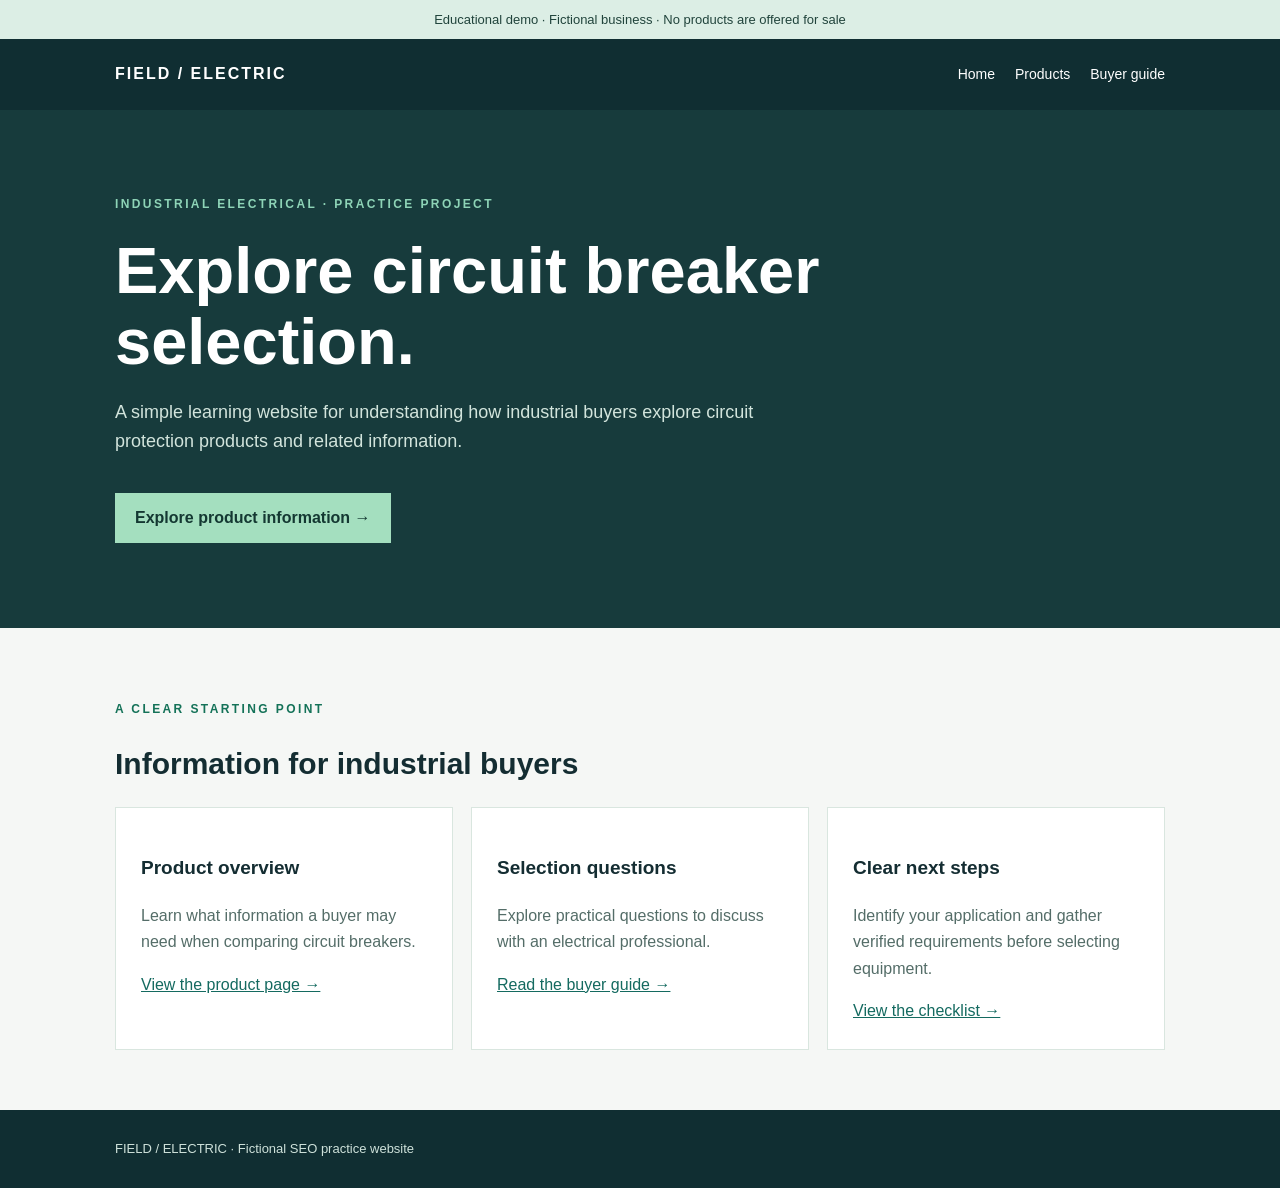
==== index.html @ 9d9c67ce "Add practice site: index.html" ====
<!doctype html><html lang="en"><head><meta charset="utf-8"><meta name="viewport" content="width=device-width, initial-scale=1"><title>Industrial Circuit Breakers | B2B Practice Website</title><meta name="description" content="Explore an educational example of a B2B industrial circuit breaker website, including product information and a buyer guide."><link rel="stylesheet" href="style.css"></head><body><div class="notice">Educational demo · Fictional business · No products are offered for sale</div><header><nav><span class="logo">FIELD / ELECTRIC</span><div><a href="index.html">Home</a><a href="products.html">Products</a><a href="guide.html">Buyer guide</a></div></nav></header><main><section class="hero"><div class="wrap"><div class="eyebrow">Industrial electrical · Practice project</div><h1>Explore circuit breaker selection.</h1><p class="lead">A simple learning website for understanding how industrial buyers explore circuit protection products and related information.</p><a class="button" href="products.html">Explore product information →</a></div></section><section class="section wrap"><p class="eyebrow" style="color:#147258">A clear starting point</p><h2>Information for industrial buyers</h2><div class="grid"><article class="card"><h3>Product overview</h3><p class="muted">Learn what information a buyer may need when comparing circuit breakers.</p><a href="products.html">View the product page →</a></article><article class="card"><h3>Selection questions</h3><p class="muted">Explore practical questions to discuss with an electrical professional.</p><a href="guide.html">Read the buyer guide →</a></article><article class="card"><h3>Clear next steps</h3><p class="muted">Identify your application and gather verified requirements before selecting equipment.</p><a href="guide.html#checklist">View the checklist →</a></article></div></section></main><footer><div class="wrap">FIELD / ELECTRIC · Fictional SEO practice website</div></footer></body></html>
---- style.css ----
:root{font-family:Arial,sans-serif;color:#142d32;background:#f5f7f5;line-height:1.65}*{box-sizing:border-box}body{margin:0}a{color:#146a60}header{background:#102e32;color:white}nav,.wrap{width:min(1050px,90%);margin:auto}nav{display:flex;justify-content:space-between;align-items:center;gap:24px;padding:22px 0}nav a{color:white;text-decoration:none;margin-left:20px;font-size:14px}.logo{font-weight:bold;letter-spacing:2px}.notice{background:#dceee5;color:#21443c;padding:9px 5%;text-align:center;font-size:13px}.hero{background:#173b3c;color:white;padding:85px 0}.eyebrow{text-transform:uppercase;letter-spacing:.2em;font-size:12px;color:#8ed4b7;font-weight:bold}h1{font-size:clamp(38px,6vw,65px);line-height:1.1;max-width:800px;margin:20px 0}h2{font-size:30px;line-height:1.25}h3{font-size:19px}.lead{max-width:650px;font-size:18px;color:#d2e4dc}.button{display:inline-block;background:#a4dfbf;padding:12px 20px;color:#143832;text-decoration:none;font-weight:bold;margin-top:18px}.section{padding:60px 0}.grid{display:grid;grid-template-columns:repeat(3,1fr);gap:18px}.card{background:white;padding:25px;border:1px solid #d9e6df}.muted{color:#546d68}.content{max-width:760px}.content h2{margin-top:40px}.strip{border-left:4px solid #66b88d;background:#e7f3ea;padding:18px 24px}footer{background:#102e32;color:#cee1da;padding:28px 0;font-size:13px}footer a{color:#cee1da}@media(max-width:650px){nav{align-items:flex-start;flex-direction:column}nav a{margin:0 16px 0 0}.grid{grid-template-columns:1fr}.hero{padding:50px 0}}
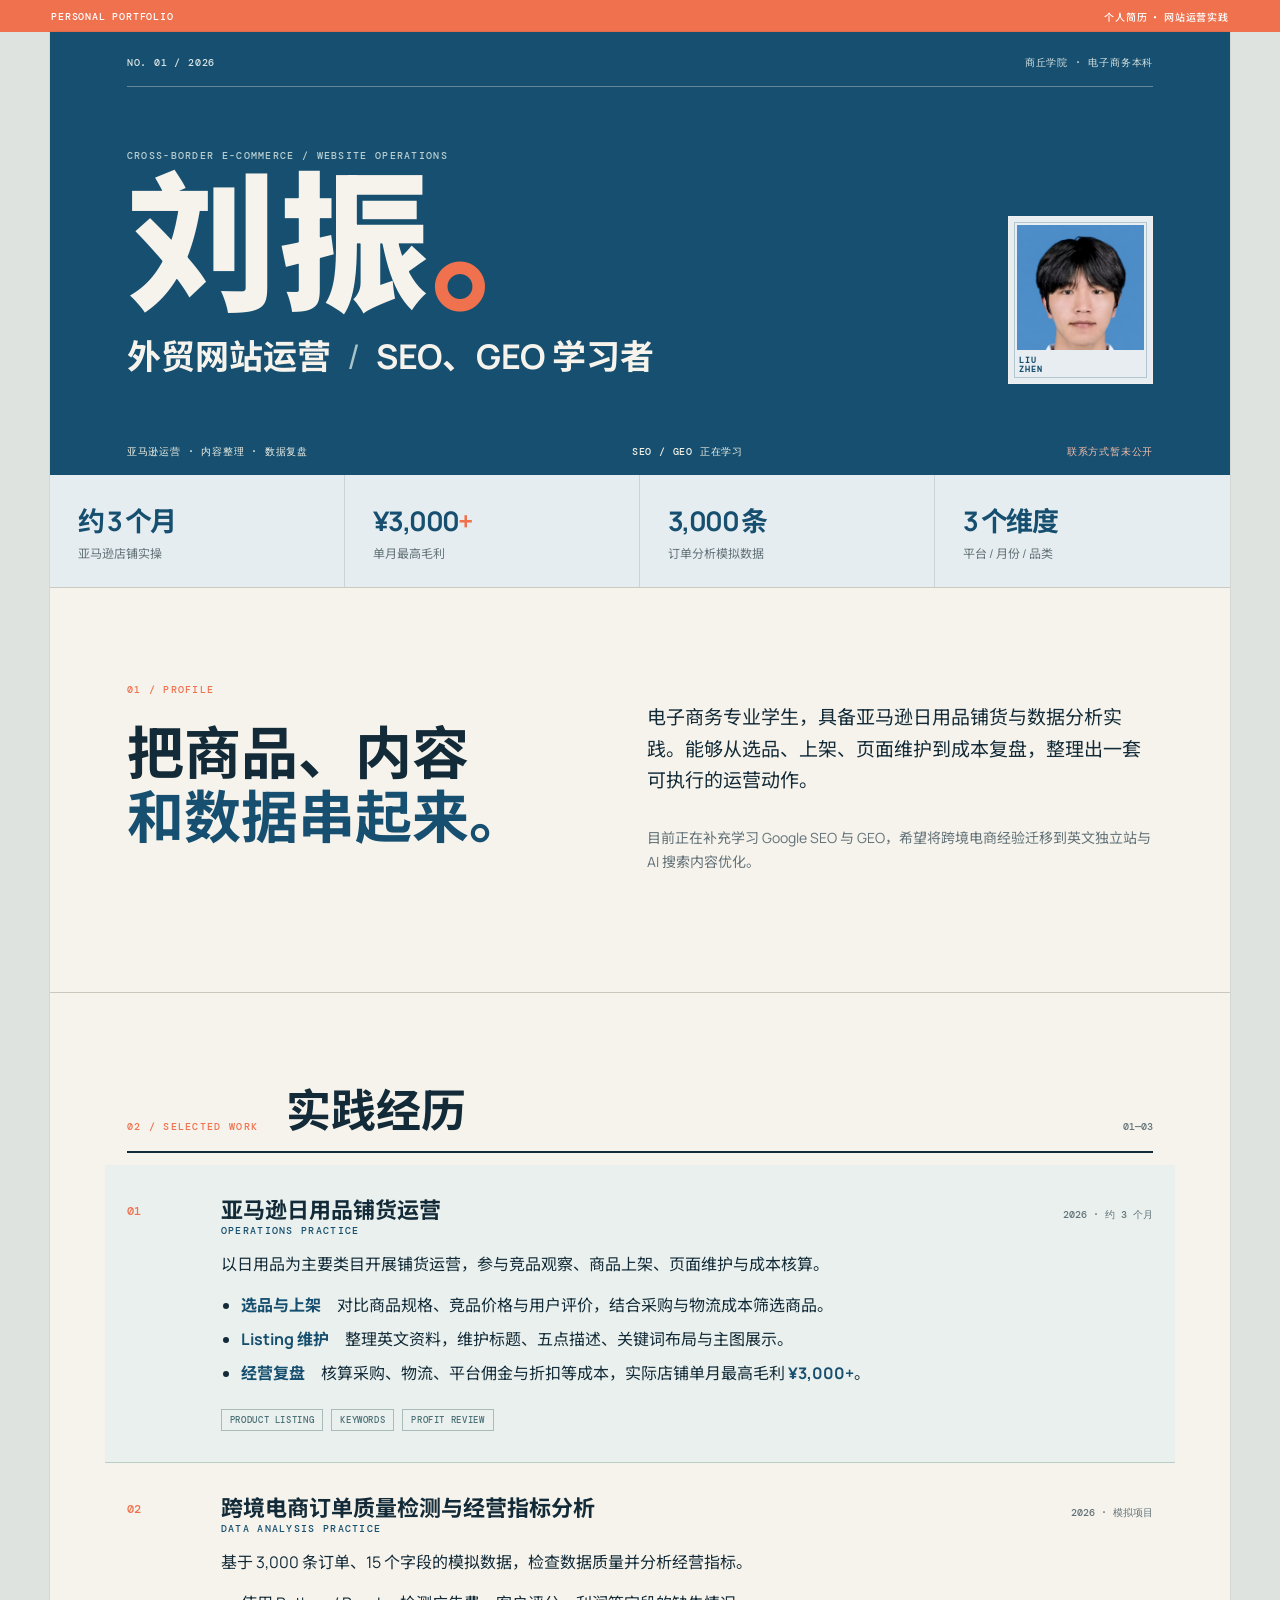
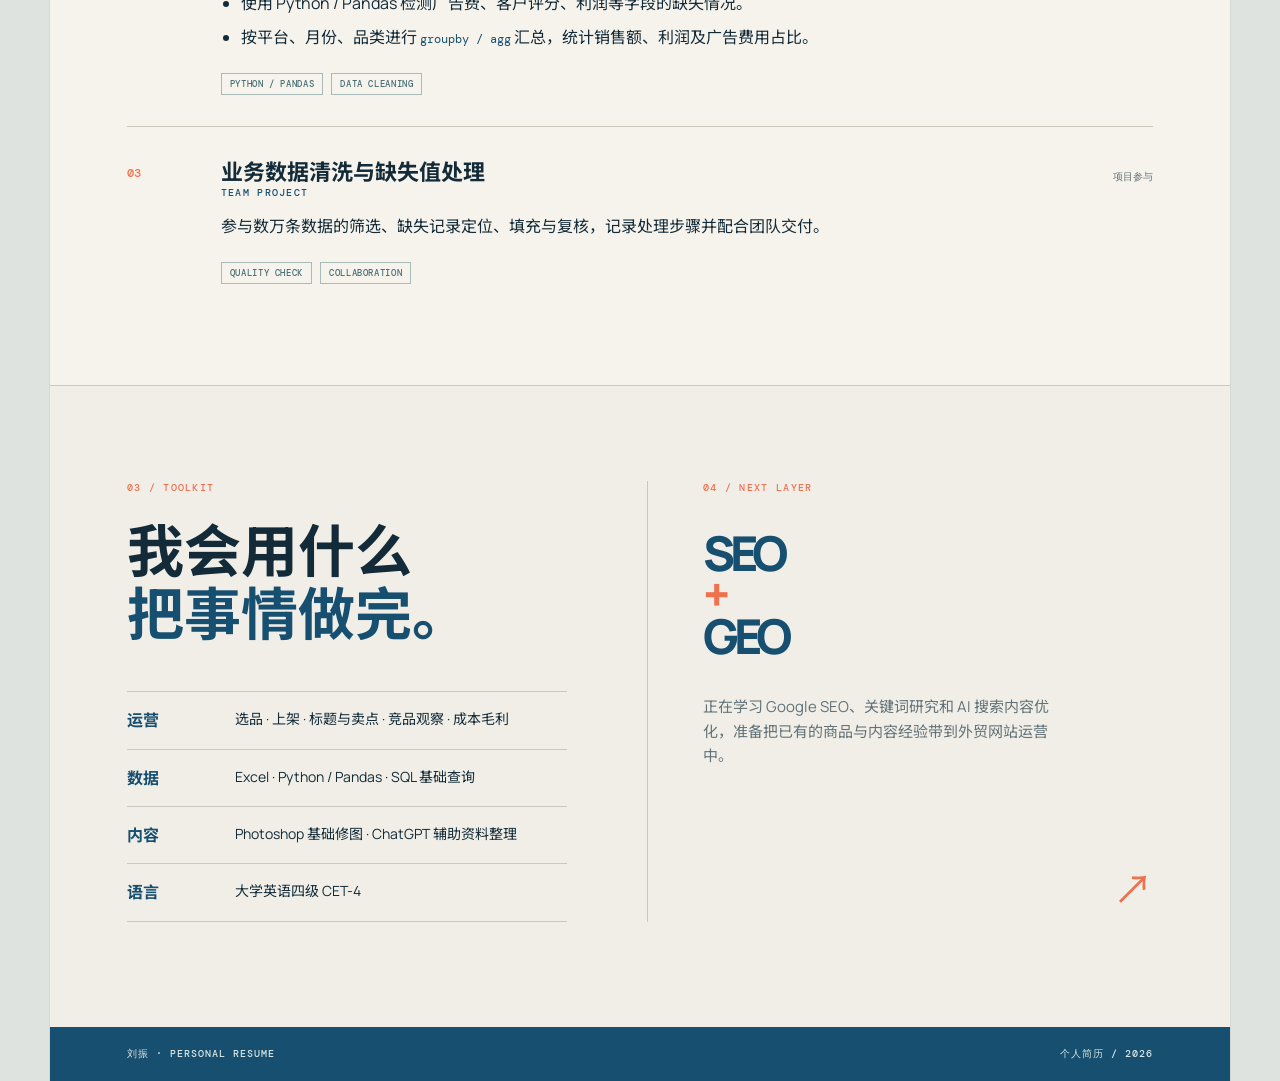
==== commit 6397e9e8: "Add personal resume as practice site" ====
--- a/index.html
+++ b/index.html
@@ -1 +1,7 @@
-<!doctype html><html lang="en"><head><meta charset="utf-8"><meta name="viewport" content="width=device-width, initial-scale=1"><title>Industrial Circuit Breakers | B2B Practice Website</title><meta name="description" content="Explore an educational example of a B2B industrial circuit breaker website, including product information and a buyer guide."><link rel="stylesheet" href="style.css"></head><body><div class="notice">Educational demo · Fictional business · No products are offered for sale</div><header><nav><span class="logo">FIELD / ELECTRIC</span><div><a href="index.html">Home</a><a href="products.html">Products</a><a href="guide.html">Buyer guide</a></div></nav></header><main><section class="hero"><div class="wrap"><div class="eyebrow">Industrial electrical · Practice project</div><h1>Explore circuit breaker selection.</h1><p class="lead">A simple learning website for understanding how industrial buyers explore circuit protection products and related information.</p><a class="button" href="products.html">Explore product information →</a></div></section><section class="section wrap"><p class="eyebrow" style="color:#147258">A clear starting point</p><h2>Information for industrial buyers</h2><div class="grid"><article class="card"><h3>Product overview</h3><p class="muted">Learn what information a buyer may need when comparing circuit breakers.</p><a href="products.html">View the product page →</a></article><article class="card"><h3>Selection questions</h3><p class="muted">Explore practical questions to discuss with an electrical professional.</p><a href="guide.html">Read the buyer guide →</a></article><article class="card"><h3>Clear next steps</h3><p class="muted">Identify your application and gather verified requirements before selecting equipment.</p><a href="guide.html#checklist">View the checklist →</a></article></div></section></main><footer><div class="wrap">FIELD / ELECTRIC · Fictional SEO practice website</div></footer></body></html>
+<!doctype html>
+<html lang="zh-CN"><head><meta charset="utf-8"><meta name="viewport" content="width=device-width, initial-scale=1"><title>刘振｜外贸网站运营 / SEO、GEO 学习者</title><meta name="description" content="刘振的外贸网站运营求职简历，具备亚马逊跨境电商、内容整理与数据分析实践，正在学习 Google SEO 与 GEO。"><link rel="stylesheet" href="resume.css"></head>
+<body><div class="draft"><span>PERSONAL PORTFOLIO</span><strong>个人简历 · 网站运营实践</strong></div><main class="page"><header class="masthead"><div class="masthead-top"><span class="issue">NO. 01 / 2026</span><span>商丘学院 · 电子商务本科</span></div><div class="identity"><div><p class="kicker">CROSS-BORDER E-COMMERCE / WEBSITE OPERATIONS</p><h1>刘振<span>。</span></h1><p class="role">外贸网站运营 <i>/</i> SEO、GEO 学习者</p></div><div class="portrait-wrap"><img class="portrait" src="resume-portrait.png" alt="刘振证件照"><small>LIU<br>ZHEN</small></div></div><div class="header-bottom"><span>亚马逊运营 · 内容整理 · 数据复盘</span><span>SEO / GEO 正在学习</span><span class="private">联系方式暂未公开</span></div></header>
+<section class="signal-row"><div><strong>约 3 个月</strong><span>亚马逊店铺实操</span></div><div><strong>¥3,000<span>+</span></strong><span>单月最高毛利</span></div><div><strong>3,000 条</strong><span>订单分析模拟数据</span></div><div><strong>3 个维度</strong><span>平台 / 月份 / 品类</span></div></section>
+<section class="intro grid"><div><p class="label">01 / PROFILE</p><h2>把商品、内容<br><em>和数据串起来。</em></h2></div><div class="intro-copy"><p>电子商务专业学生，具备亚马逊日用品铺货与数据分析实践。能够从选品、上架、页面维护到成本复盘，整理出一套可执行的运营动作。</p><p class="quiet">目前正在补充学习 Google SEO 与 GEO，希望将跨境电商经验迁移到英文独立站与 AI 搜索内容优化。</p></div></section>
+<section class="work"><div class="section-head"><p class="label">02 / SELECTED WORK</p><h2>实践经历</h2><span>01—03</span></div><article class="work-item primary-work"><div class="index">01</div><div><div class="work-title"><h3>亚马逊日用品铺货运营</h3><time>2026 · 约 3 个月</time></div><p class="sub">OPERATIONS PRACTICE</p><p>以日用品为主要类目开展铺货运营，参与竞品观察、商品上架、页面维护与成本核算。</p><ul><li><b>选品与上架</b>　对比商品规格、竞品价格与用户评价，结合采购与物流成本筛选商品。</li><li><b>Listing 维护</b>　整理英文资料，维护标题、五点描述、关键词布局与主图展示。</li><li><b>经营复盘</b>　核算采购、物流、平台佣金与折扣等成本，实际店铺单月最高毛利 <strong>¥3,000+</strong>。</li></ul><div class="chips"><span>PRODUCT LISTING</span><span>KEYWORDS</span><span>PROFIT REVIEW</span></div></div></article><article class="work-item"><div class="index">02</div><div><div class="work-title"><h3>跨境电商订单质量检测与经营指标分析</h3><time>2026 · 模拟项目</time></div><p class="sub">DATA ANALYSIS PRACTICE</p><p>基于 3,000 条订单、15 个字段的模拟数据，检查数据质量并分析经营指标。</p><ul><li>使用 Python / Pandas 检测广告费、客户评分、利润等字段的缺失情况。</li><li>按平台、月份、品类进行 <span class="code">groupby / agg</span> 汇总，统计销售额、利润及广告费用占比。</li></ul><div class="chips"><span>PYTHON / PANDAS</span><span>DATA CLEANING</span></div></div></article><article class="work-item"><div class="index">03</div><div><div class="work-title"><h3>业务数据清洗与缺失值处理</h3><time>项目参与</time></div><p class="sub">TEAM PROJECT</p><p>参与数万条数据的筛选、缺失记录定位、填充与复核，记录处理步骤并配合团队交付。</p><div class="chips"><span>QUALITY CHECK</span><span>COLLABORATION</span></div></div></article></section>
+<section class="lower grid"><div><p class="label">03 / TOOLKIT</p><h2>我会用什么<br><em>把事情做完。</em></h2><div class="tool-list"><div><b>运营</b><span>选品 · 上架 · 标题与卖点 · 竞品观察 · 成本毛利</span></div><div><b>数据</b><span>Excel · Python / Pandas · SQL 基础查询</span></div><div><b>内容</b><span>Photoshop 基础修图 · ChatGPT 辅助资料整理</span></div><div><b>语言</b><span>大学英语四级 CET-4</span></div></div></div><aside class="next"><p class="label">04 / NEXT LAYER</p><div class="stamp">SEO<br><i>+</i><br>GEO</div><p>正在学习 Google SEO、关键词研究和 AI 搜索内容优化，准备把已有的商品与内容经验带到外贸网站运营中。</p><span class="arrow">↗</span></aside></section><footer><span>刘振 · PERSONAL RESUME</span><span>个人简历 / 2026</span></footer></main></body></html>
--- a/resume.css
+++ b/resume.css
@@ -0,0 +1,8 @@
+@import url('https://fonts.googleapis.com/css2?family=DM+Mono:wght@400;500&family=Manrope:wght@500;600;700;800&family=Noto+Sans+SC:wght@400;500;700;900&display=swap');
+.portrait-wrap{position:relative;width:145px;height:168px;border:1px solid rgba(246,243,236,.55);padding:8px;background:#e7edf0}.portrait{display:block;width:100%;height:125px;object-fit:cover;object-position:center top;filter:saturate(.78) contrast(1.04)}.portrait-wrap:after{content:'';position:absolute;inset:5px;border:1px solid rgba(22,79,111,.25);pointer-events:none}.portrait-wrap small{display:block;color:#164f6f;font:700 8px/1.15 'DM Mono',monospace;letter-spacing:.12em;margin:6px 2px 0}
+img{max-width:100%;height:auto}@media(max-width:720px){.portrait-wrap{width:90px;height:112px;padding:6px}.portrait{height:78px}.portrait-wrap small{font-size:6px;margin:5px 1px 0}}
+:root{--paper:#f6f3ec;--ink:#132b38;--blue:#164f6f;--orange:#ef714d;--line:#c9c9bd;--muted:#627278;font-family:Manrope,'Noto Sans SC',sans-serif;color:var(--ink);background:#dfe3df;line-height:1.65}*{box-sizing:border-box}body{margin:0}.draft{height:32px;display:flex;justify-content:space-between;align-items:center;padding:0 4vw;background:var(--orange);color:white;font:500 10px 'DM Mono',monospace;letter-spacing:.08em}.draft strong{font-family:'Noto Sans SC',sans-serif;font-weight:500}.page{max-width:1180px;margin:0 auto;background:var(--paper);box-shadow:0 0 0 1px rgba(0,0,0,.05)}.masthead{padding:24px 6vw 0;background:var(--blue);color:var(--paper)}.masthead-top,.header-bottom{display:flex;justify-content:space-between;gap:20px;border-bottom:1px solid rgba(246,243,236,.35);padding-bottom:16px;color:#d9e5e5;font:500 10px 'DM Mono',monospace;letter-spacing:.08em}.identity{display:flex;justify-content:space-between;align-items:flex-end;padding:62px 0 45px}.kicker,.label,.sub{font:500 10px 'DM Mono',monospace;letter-spacing:.13em;text-transform:uppercase}.kicker{color:#b8ced1;margin:0 0 18px}.identity h1{font-size:clamp(75px,12vw,150px);line-height:.82;letter-spacing:-.12em;margin:0;font-weight:900}.identity h1 span{color:var(--orange);letter-spacing:0}.role{font-size:clamp(20px,3vw,34px);font-weight:700;margin:25px 0 0}.role i{color:#a9c4c9;font-style:normal;font-weight:400;margin:0 9px}.monogram{position:relative;border:1px solid rgba(246,243,236,.5);width:145px;height:145px;display:flex;align-items:center;padding:18px;font-size:58px;font-weight:800;letter-spacing:-.12em}.monogram:after{content:'';position:absolute;inset:10px;border:1px solid rgba(246,243,236,.27)}.monogram small{position:absolute;right:14px;bottom:18px;font:500 8px/1.2 'DM Mono',monospace;letter-spacing:.1em}.header-bottom{border-bottom:0;padding:16px 0;color:#f0f1e7}.private{color:#f6bdac}.signal-row{display:grid;grid-template-columns:repeat(4,1fr);background:#e6edf0;border-bottom:1px solid var(--line)}.signal-row>div{padding:24px 28px;border-right:1px solid rgba(19,43,56,.13)}.signal-row>div:last-child{border:0}.signal-row strong{display:block;color:var(--blue);font-size:27px;letter-spacing:-.06em}.signal-row strong span{color:var(--orange)}.signal-row span{display:block;color:var(--muted);font-size:12px}.grid{display:grid;grid-template-columns:1fr 1.15fr;gap:80px}.intro{padding:95px 6vw 105px;border-bottom:1px solid var(--line)}.label{color:var(--orange);margin:0}.intro h2,.lower h2{font-size:clamp(34px,5vw,57px);line-height:1.12;letter-spacing:-.09em;margin:25px 0 0}.intro h2 em,.lower h2 em{font-style:normal;color:var(--blue)}.intro-copy{max-width:560px;font-size:19px}.intro-copy .quiet{font-size:14px;color:var(--muted);margin-top:30px}.work{padding:95px 6vw 70px}.section-head{display:flex;align-items:flex-end;gap:28px;border-bottom:2px solid var(--ink);padding-bottom:18px;margin-bottom:12px}.section-head h2{font-size:45px;letter-spacing:-.08em;line-height:1;margin:0}.section-head>span{margin-left:auto;color:var(--muted);font:500 10px 'DM Mono',monospace}.work-item{display:grid;grid-template-columns:70px 1fr;gap:24px;padding:31px 0;border-bottom:1px solid var(--line)}.work-item:last-child{border-bottom:0}.work-item.primary-work{background:#e9f0ed;margin:0 -22px;padding:31px 22px;border-bottom:1px solid #b9ccc7}.index{font:500 12px 'DM Mono',monospace;color:var(--orange);padding-top:7px}.work-title{display:flex;justify-content:space-between;gap:20px;align-items:baseline}.work-title h3{font-size:22px;line-height:1.3;margin:0;letter-spacing:-.05em}.work-title time{color:var(--muted);font:500 10px 'DM Mono',monospace;white-space:nowrap}.sub{color:var(--blue);margin:7px 0 17px}.work-item p{margin:0 0 14px}.work-item ul{margin:0;padding-left:20px}.work-item li{margin:8px 0}.work-item b,.work-item strong{color:var(--blue)}.code{font-family:'DM Mono',monospace;font-size:12px;color:var(--blue)}.chips{display:flex;gap:8px;flex-wrap:wrap;margin-top:22px}.chips span{border:1px solid #a9bbb8;color:#4a7076;padding:4px 8px;font:500 9px 'DM Mono',monospace;letter-spacing:.07em}.lower{padding:95px 6vw 105px;border-top:1px solid var(--line);background:#f0eee7}.tool-list{margin-top:45px;border-top:1px solid var(--line)}.tool-list div{display:grid;grid-template-columns:88px 1fr;gap:20px;padding:15px 0;border-bottom:1px solid var(--line)}.tool-list b{color:var(--blue);font-size:16px}.tool-list span{font-size:14px}.next{position:relative;border-left:1px solid var(--line);padding-left:55px}.stamp{font:800 48px/.87 Manrope,sans-serif;letter-spacing:-.1em;color:var(--blue);margin:38px 0}.stamp i{color:var(--orange);font-style:normal}.next>p:not(.label){max-width:360px;color:var(--muted);font-size:15px}.arrow{position:absolute;right:0;bottom:0;color:var(--orange);font-size:40px}footer{display:flex;justify-content:space-between;padding:20px 6vw;background:var(--blue);color:#dbe6e3;font:500 10px 'DM Mono',monospace;letter-spacing:.1em}@media(max-width:720px){.draft{padding:0 18px;font-size:8px}.draft span{display:none}.masthead{padding:18px 22px 0}.masthead-top{font-size:8px}.masthead-top span:last-child{display:none}.identity{padding:52px 0 35px}.identity h1{font-size:82px}.role{font-size:19px}.monogram{width:90px;height:90px;font-size:38px;padding:10px}.monogram small{font-size:6px;right:7px;bottom:10px}.header-bottom{font-size:8px;gap:10px;flex-wrap:wrap}.header-bottom .private{width:100%}.signal-row{grid-template-columns:repeat(2,1fr)}.signal-row>div{padding:18px}.signal-row strong{font-size:22px}.signal-row span{font-size:10px}.grid{grid-template-columns:1fr;gap:38px}.intro,.lower{padding:65px 22px 72px}.intro-copy{font-size:17px}.work{padding:65px 22px 50px}.section-head h2{font-size:37px}.work-item{grid-template-columns:33px 1fr;gap:12px;padding:26px 0}.work-item.primary-work{margin:0 -10px;padding:26px 10px}.work-title{display:block}.work-title h3{font-size:20px}.work-title time{display:block;margin-top:8px}.work-item p,.work-item li{font-size:14px}.next{border-left:0;border-top:1px solid var(--line);padding:40px 0 0}.tool-list div{grid-template-columns:70px 1fr;gap:10px;font-size:13px}footer{padding:18px 22px;display:block}footer span{display:block;margin:4px 0}}
+
+.identity h1{letter-spacing:.015em}.signal-row strong span{display:inline;color:var(--orange)}
+
+.signal-row strong span{font-size:inherit;letter-spacing:inherit}.intro h2,.lower h2,.section-head h2,.work-title h3{letter-spacing:0}
